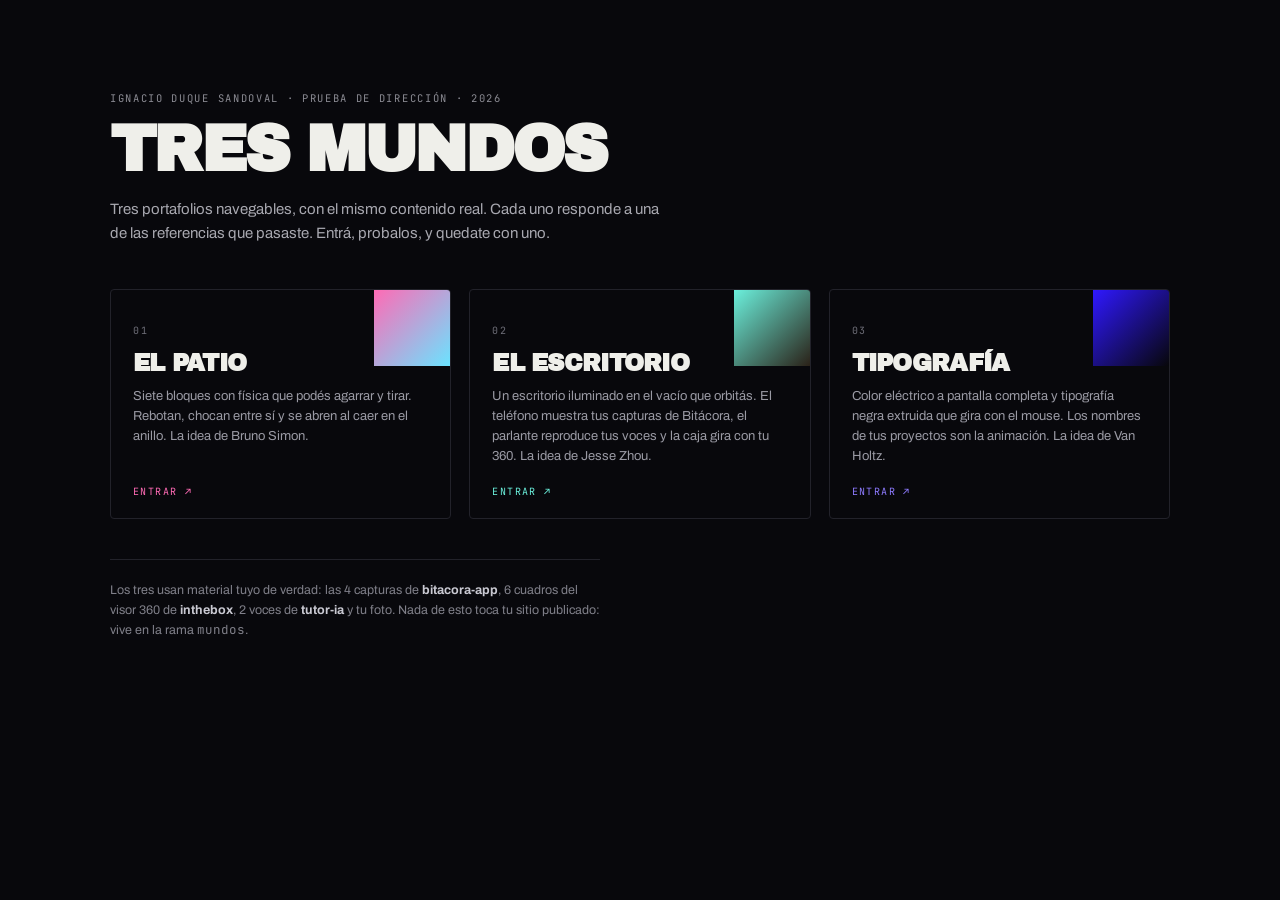
==== mundos/index.html @ 44234ff5 "feat(mundos): tres portafolios navegables en 3D Prueba de dirección a partir de las referencias de J" ====
<!DOCTYPE html>
<html lang="es">
<head>
<meta charset="UTF-8">
<meta name="viewport" content="width=device-width,initial-scale=1,viewport-fit=cover">
<title>Tres mundos — Dusan</title>
<link rel="preconnect" href="https://fonts.googleapis.com">
<link rel="preconnect" href="https://fonts.gstatic.com" crossorigin>
<link href="https://fonts.googleapis.com/css2?family=Archivo+Black&family=Archivo:wght@400;500;600&family=JetBrains+Mono:wght@400;500&display=swap" rel="stylesheet">
<style>
*,*::before,*::after{box-sizing:border-box}
body{margin:0;min-height:100vh;background:#08080C;color:#EFEFEA;
  font-family:Archivo,system-ui,sans-serif;-webkit-font-smoothing:antialiased;
  padding-left:max(20px,env(safe-area-inset-left,0px));
  padding-right:max(20px,env(safe-area-inset-right,0px));
  padding-block:clamp(36px,7vw,80px)}
a{color:inherit;text-decoration:none}
.wrap{max-width:1060px;margin:0 auto}
.mono{font-family:'JetBrains Mono',monospace;font-size:10.5px;letter-spacing:.16em;text-transform:uppercase;color:#8B8B93}
h1{font-family:'Archivo Black',sans-serif;font-size:clamp(2.1rem,6.5vw,4rem);line-height:.92;
  letter-spacing:-.04em;text-transform:uppercase;margin:16px 0 0}
.lead{margin:18px 0 0;max-width:62ch;color:#A8A8B0;line-height:1.6;font-size:15px}
.grid{display:grid;grid-template-columns:repeat(auto-fit,minmax(280px,1fr));gap:18px;margin-top:44px}
.card{display:block;border:1px solid #22222A;border-radius:4px;padding:22px;position:relative;
  overflow:hidden;transition:border-color .2s,transform .2s;min-height:230px}
.card:hover{border-color:#55555F;transform:translateY(-3px)}
.card .n{font-family:'JetBrains Mono',monospace;font-size:10px;letter-spacing:.16em;color:#6E6E78}
.card h2{font-family:'Archivo Black',sans-serif;font-size:1.5rem;text-transform:uppercase;
  letter-spacing:-.03em;line-height:1;margin:12px 0 0}
.card p{margin:11px 0 0;font-size:13px;line-height:1.55;color:#9A9AA4}
.card .go{position:absolute;left:22px;bottom:20px;font-family:'JetBrains Mono',monospace;
  font-size:10px;letter-spacing:.14em;text-transform:uppercase}
.card .swatch{position:absolute;right:0;top:0;width:76px;height:76px}
.c-a .swatch{background:linear-gradient(135deg,#FF6BB5,#6BE3FF)}
.c-b .swatch{background:linear-gradient(135deg,#6BF0DC,#2A2118)}
.c-c .swatch{background:linear-gradient(135deg,#2F18FF,#07070A)}
.c-a .go{color:#FF6BB5}.c-b .go{color:#6BF0DC}.c-c .go{color:#8E7BFF}
.note{margin-top:40px;padding-top:20px;border-top:1px solid #22222A;font-size:12.5px;
  line-height:1.6;color:#80808A;max-width:70ch}
</style>
</head>
<body>
<div class="wrap">
  <p class="mono">Ignacio Duque Sandoval · Prueba de dirección · 2026</p>
  <h1>Tres mundos</h1>
  <p class="lead">Tres portafolios navegables, con el mismo contenido real. Cada uno responde a una de las referencias que pasaste. Entrá, probalos, y quedate con uno.</p>

  <div class="grid">
    <a class="card c-a" href="a/">
      <div class="swatch"></div>
      <p class="n">01</p>
      <h2>El patio</h2>
      <p>Siete bloques con física que podés agarrar y tirar. Rebotan, chocan entre sí y se abren al caer en el anillo. La idea de Bruno Simon.</p>
      <span class="go">Entrar ↗</span>
    </a>

    <a class="card c-b" href="b/">
      <div class="swatch"></div>
      <p class="n">02</p>
      <h2>El escritorio</h2>
      <p>Un escritorio iluminado en el vacío que orbitás. El teléfono muestra tus capturas de Bitácora, el parlante reproduce tus voces y la caja gira con tu 360. La idea de Jesse Zhou.</p>
      <span class="go">Entrar ↗</span>
    </a>

    <a class="card c-c" href="c/">
      <div class="swatch"></div>
      <p class="n">03</p>
      <h2>Tipografía</h2>
      <p>Color eléctrico a pantalla completa y tipografía negra extruida que gira con el mouse. Los nombres de tus proyectos son la animación. La idea de Van Holtz.</p>
      <span class="go">Entrar ↗</span>
    </a>
  </div>

  <p class="note">Los tres usan material tuyo de verdad: las 4 capturas de <strong style="color:#C9C9D2">bitacora-app</strong>, 6 cuadros del visor 360 de <strong style="color:#C9C9D2">inthebox</strong>, 2 voces de <strong style="color:#C9C9D2">tutor-ia</strong> y tu foto. Nada de esto toca tu sitio publicado: vive en la rama <code style="font-family:'JetBrains Mono',monospace">mundos</code>.</p>
</div>
</body>
</html>
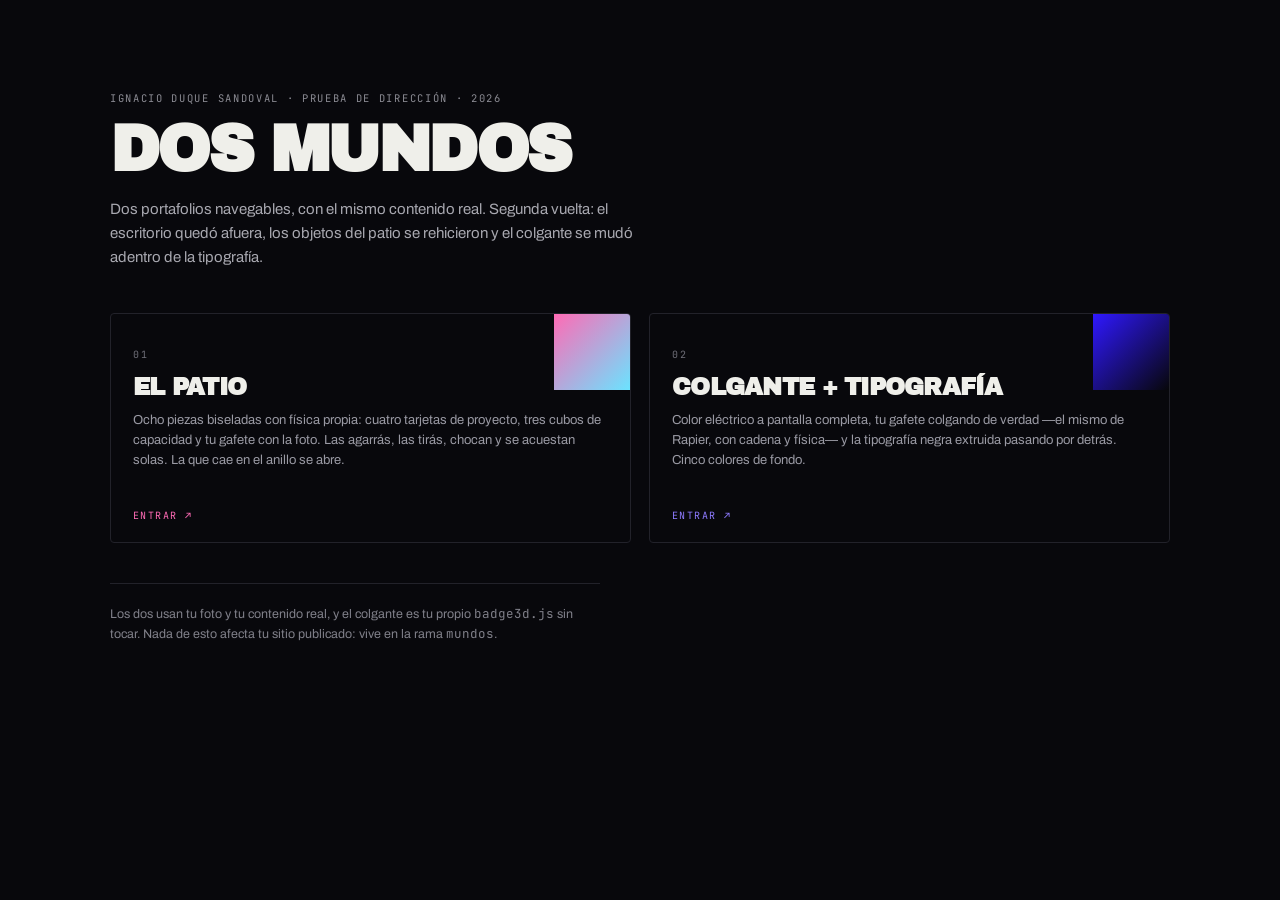
==== commit 3292dc38: "refactor(mundos): segunda vuelta — fuera el escritorio, dos mundos pulidos - Elimina /mundos/b/ (el " ====
--- a/mundos/index.html
+++ b/mundos/index.html
@@ -3,7 +3,7 @@
 <head>
 <meta charset="UTF-8">
 <meta name="viewport" content="width=device-width,initial-scale=1,viewport-fit=cover">
-<title>Tres mundos — Dusan</title>
+<title>Dos mundos — Dusan</title>
 <link rel="preconnect" href="https://fonts.googleapis.com">
 <link rel="preconnect" href="https://fonts.gstatic.com" crossorigin>
 <link href="https://fonts.googleapis.com/css2?family=Archivo+Black&family=Archivo:wght@400;500;600&family=JetBrains+Mono:wght@400;500&display=swap" rel="stylesheet">
@@ -42,36 +42,28 @@
 <body>
 <div class="wrap">
   <p class="mono">Ignacio Duque Sandoval · Prueba de dirección · 2026</p>
-  <h1>Tres mundos</h1>
-  <p class="lead">Tres portafolios navegables, con el mismo contenido real. Cada uno responde a una de las referencias que pasaste. Entrá, probalos, y quedate con uno.</p>
+  <h1>Dos mundos</h1>
+  <p class="lead">Dos portafolios navegables, con el mismo contenido real. Segunda vuelta: el escritorio quedó afuera, los objetos del patio se rehicieron y el colgante se mudó adentro de la tipografía.</p>
 
   <div class="grid">
     <a class="card c-a" href="a/">
       <div class="swatch"></div>
       <p class="n">01</p>
       <h2>El patio</h2>
-      <p>Siete bloques con física que podés agarrar y tirar. Rebotan, chocan entre sí y se abren al caer en el anillo. La idea de Bruno Simon.</p>
-      <span class="go">Entrar ↗</span>
-    </a>
-
-    <a class="card c-b" href="b/">
-      <div class="swatch"></div>
-      <p class="n">02</p>
-      <h2>El escritorio</h2>
-      <p>Un escritorio iluminado en el vacío que orbitás. El teléfono muestra tus capturas de Bitácora, el parlante reproduce tus voces y la caja gira con tu 360. La idea de Jesse Zhou.</p>
+      <p>Ocho piezas biseladas con física propia: cuatro tarjetas de proyecto, tres cubos de capacidad y tu gafete con la foto. Las agarrás, las tirás, chocan y se acuestan solas. La que cae en el anillo se abre.</p>
       <span class="go">Entrar ↗</span>
     </a>
 
     <a class="card c-c" href="c/">
       <div class="swatch"></div>
-      <p class="n">03</p>
-      <h2>Tipografía</h2>
-      <p>Color eléctrico a pantalla completa y tipografía negra extruida que gira con el mouse. Los nombres de tus proyectos son la animación. La idea de Van Holtz.</p>
+      <p class="n">02</p>
+      <h2>Colgante + tipografía</h2>
+      <p>Color eléctrico a pantalla completa, tu gafete colgando de verdad —el mismo de Rapier, con cadena y física— y la tipografía negra extruida pasando por detrás. Cinco colores de fondo.</p>
       <span class="go">Entrar ↗</span>
     </a>
   </div>
 
-  <p class="note">Los tres usan material tuyo de verdad: las 4 capturas de <strong style="color:#C9C9D2">bitacora-app</strong>, 6 cuadros del visor 360 de <strong style="color:#C9C9D2">inthebox</strong>, 2 voces de <strong style="color:#C9C9D2">tutor-ia</strong> y tu foto. Nada de esto toca tu sitio publicado: vive en la rama <code style="font-family:'JetBrains Mono',monospace">mundos</code>.</p>
+  <p class="note">Los dos usan tu foto y tu contenido real, y el colgante es tu propio <code style="font-family:'JetBrains Mono',monospace">badge3d.js</code> sin tocar. Nada de esto afecta tu sitio publicado: vive en la rama <code style="font-family:'JetBrains Mono',monospace">mundos</code>.</p>
 </div>
 </body>
 </html>
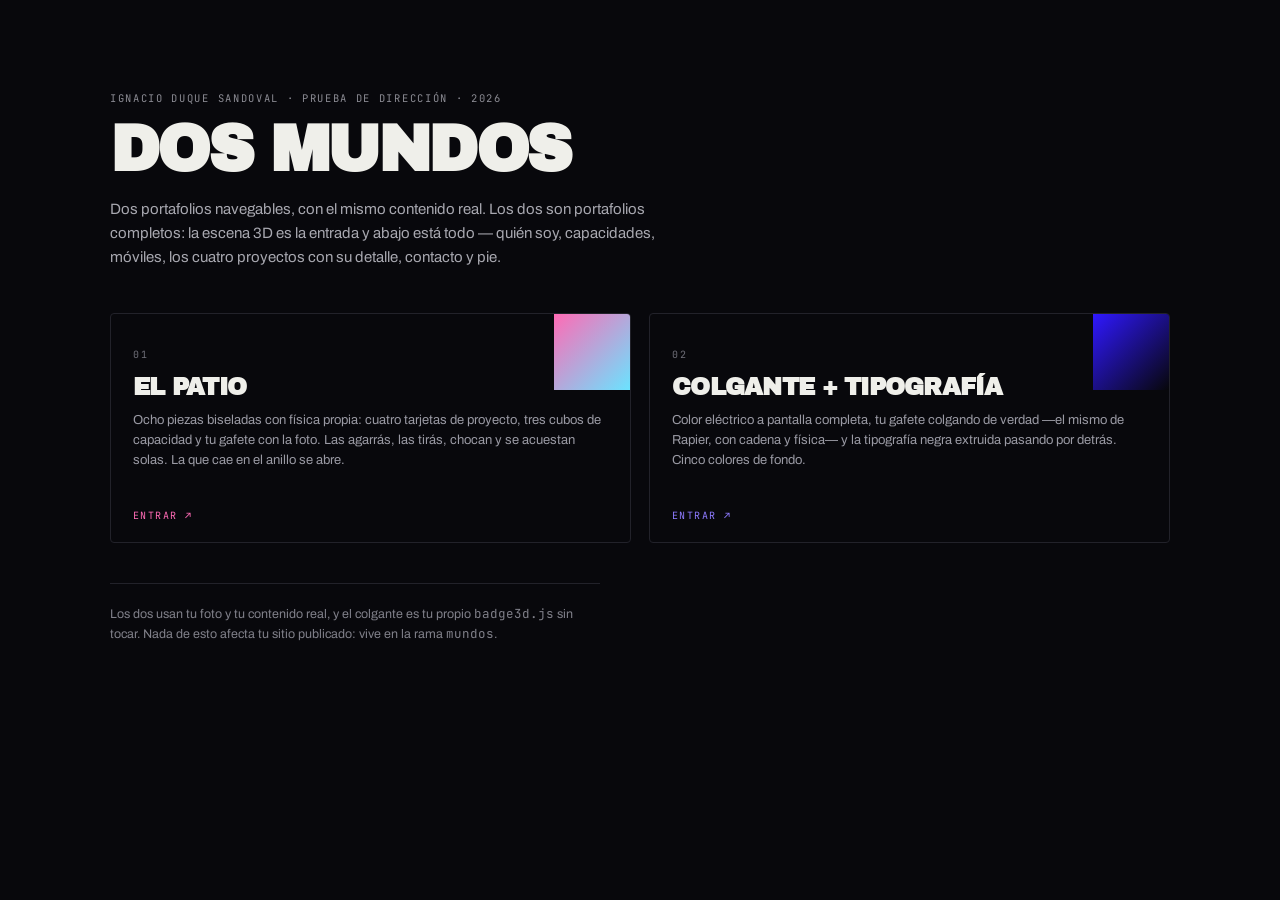
==== commit fbe62897: "feat(mundos): portafolios completos y título legible en tipografía Faltaba toda la información del s" ====
--- a/mundos/index.html
+++ b/mundos/index.html
@@ -43,7 +43,7 @@
 <div class="wrap">
   <p class="mono">Ignacio Duque Sandoval · Prueba de dirección · 2026</p>
   <h1>Dos mundos</h1>
-  <p class="lead">Dos portafolios navegables, con el mismo contenido real. Segunda vuelta: el escritorio quedó afuera, los objetos del patio se rehicieron y el colgante se mudó adentro de la tipografía.</p>
+  <p class="lead">Dos portafolios navegables, con el mismo contenido real. Los dos son portafolios completos: la escena 3D es la entrada y abajo está todo — quién soy, capacidades, móviles, los cuatro proyectos con su detalle, contacto y pie.</p>
 
   <div class="grid">
     <a class="card c-a" href="a/">
